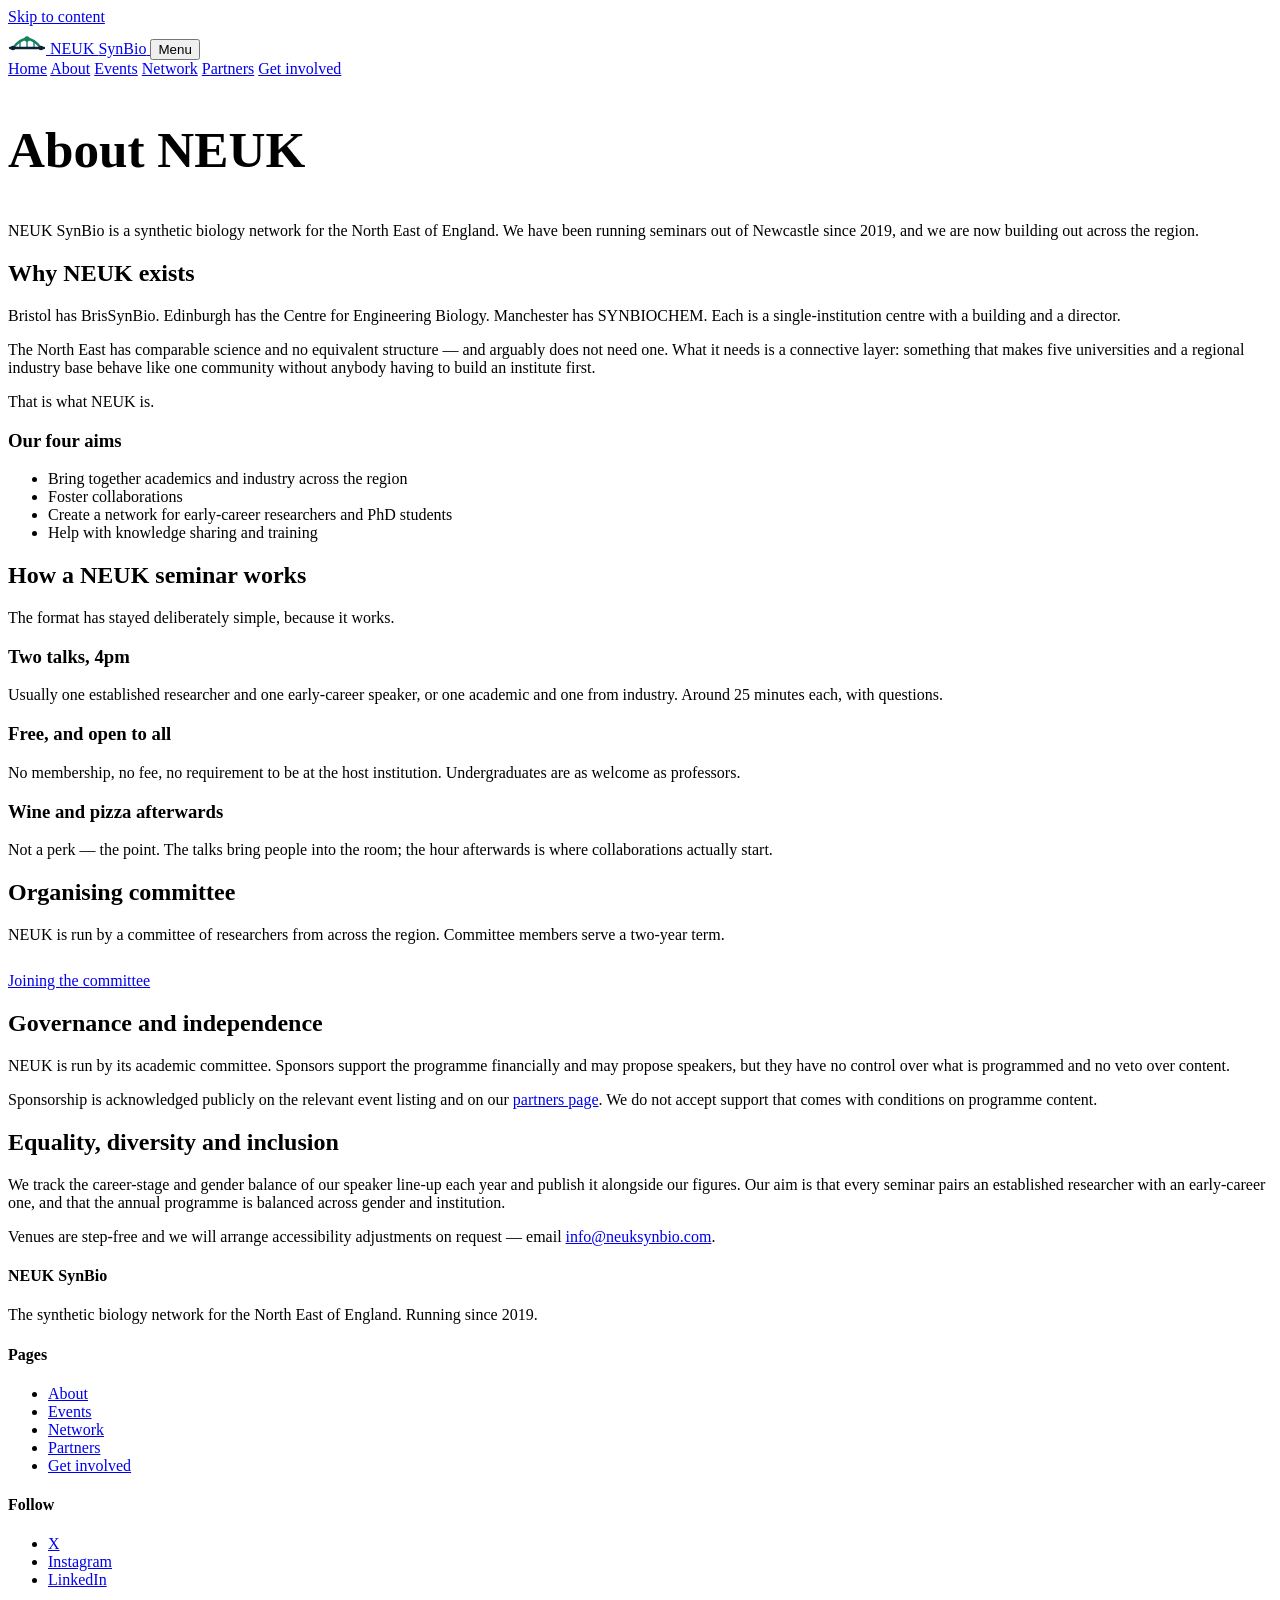
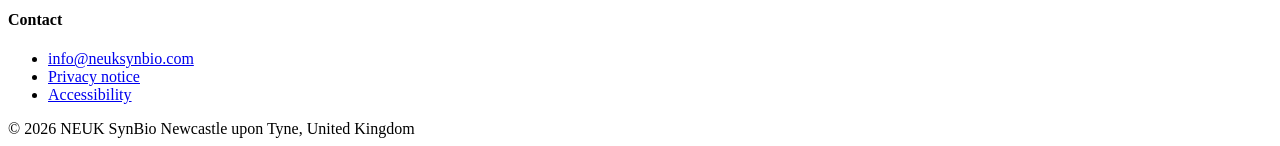
==== about.html @ 9b083d4d "Add files via upload" ====
<!DOCTYPE html>
<html lang="en-GB">
<head>
<meta charset="utf-8">
<meta name="viewport" content="width=device-width, initial-scale=1">
<title>About &mdash; NEUK SynBio</title>
<meta name="description" content="What NEUK SynBio is, how our seminars work, who runs the network, and our position on sponsorship and independence.">
<meta property="og:title" content="About &mdash; NEUK SynBio">
<meta property="og:description" content="What NEUK SynBio is, how our seminars work, who runs the network, and our position on sponsorship and independence.">
<meta property="og:type" content="website">
<meta property="og:locale" content="en_GB">
<link rel="preconnect" href="https://fonts.googleapis.com">
<link rel="preconnect" href="https://fonts.gstatic.com" crossorigin>
<link href="https://fonts.googleapis.com/css2?family=IBM+Plex+Sans:wght@400;500;600&family=Space+Grotesk:wght@500;600;700&display=swap" rel="stylesheet">
<link rel="icon" href="assets/img/favicon.svg" type="image/svg+xml">
<link rel="stylesheet" href="assets/css/styles.css">
</head>

<body>
<a class="skip" href="#main">Skip to content</a>
<header class="site-header">
  <div class="wrap">
    <a class="brand" href="index.html">
      <svg width="38" height="28" viewBox="0 0 38 28" aria-hidden="true" focusable="false">
        <path d="M5 22 Q19 4 33 22" fill="none" stroke="#148457" stroke-width="2.3" stroke-linecap="round"/>
        <path d="M12 15.3V22M19 13.2V22M26 15.3V22" stroke="#0B7E96" stroke-width="1.4"/>
        <path d="M2 22H36" stroke="#0E2033" stroke-width="2.3" stroke-linecap="round"/>
        <circle cx="19" cy="13" r="2.7" fill="#148457"/>
        <circle cx="5" cy="22" r="2.3" fill="#0E2033"/>
        <circle cx="33" cy="22" r="2.3" fill="#0E2033"/>
      </svg>
      NEUK <span>SynBio</span>
    </a>
    <button class="nav-toggle" aria-expanded="false" aria-controls="primary-nav">Menu</button>
    <nav class="nav" id="primary-nav" aria-label="Main">
      <a href="index.html">Home</a>
      <a href="about.html" aria-current="page">About</a>
      <a href="events.html">Events</a>
      <a href="network.html">Network</a>
      <a href="partners.html">Partners</a>
      <a class="btn btn-primary" href="get-involved.html">Get involved</a>
    </nav>
  </div>
</header>

<main id="main">

  <section class="tight">
    <div class="wrap">
      <div class="section-head">
        <h1 style="font-size:clamp(2rem,4.5vw,3.2rem)">About NEUK</h1>
        <p>
          NEUK SynBio is a synthetic biology network for the North East of England.
          We have been running seminars out of Newcastle since 2019, and we are now
          building out across the region.
        </p>
      </div>
    </div>
  </section>

  <section class="band-surface">
    <div class="wrap split">
      <div>
        <h2>Why NEUK exists</h2>
        <p>
          Bristol has BrisSynBio. Edinburgh has the Centre for Engineering Biology.
          Manchester has SYNBIOCHEM. Each is a single-institution centre with a building
          and a director.
        </p>
        <p>
          The North East has comparable science and no equivalent structure &mdash; and
          arguably does not need one. What it needs is a connective layer: something
          that makes five universities and a regional industry base behave like one
          community without anybody having to build an institute first.
        </p>
        <p>That is what NEUK is.</p>
      </div>
      <div>
        <h3>Our four aims</h3>
        <ul class="checklist">
          <li>Bring together academics and industry across the region</li>
          <li>Foster collaborations</li>
          <li>Create a network for early-career researchers and PhD students</li>
          <li>Help with knowledge sharing and training</li>
        </ul>
      </div>
    </div>
  </section>

  <section>
    <div class="wrap">
      <div class="section-head">
        <h2>How a NEUK seminar works</h2>
        <p>The format has stayed deliberately simple, because it works.</p>
      </div>
      <div class="strands">
        <div class="strand">
          <h3>Two talks, 4pm</h3>
          <p>
            Usually one established researcher and one early-career speaker, or one
            academic and one from industry. Around 25 minutes each, with questions.
          </p>
        </div>
        <div class="strand">
          <h3>Free, and open to all</h3>
          <p>
            No membership, no fee, no requirement to be at the host institution.
            Undergraduates are as welcome as professors.
          </p>
        </div>
        <div class="strand">
          <h3>Wine and pizza afterwards</h3>
          <p>
            Not a perk &mdash; the point. The talks bring people into the room; the hour
            afterwards is where collaborations actually start.
          </p>
        </div>
      </div>
    </div>
  </section>

  <section class="band-surface" id="team-section">
    <div class="wrap">
      <div class="section-head">
        <h2>Organising committee</h2>
        <p>
          NEUK is run by a committee of researchers from across the region. Committee
          members serve a two-year term.
        </p>
      </div>
      <div class="card-grid" id="team"></div>
      <p style="margin-top:1.75rem">
        <a href="get-involved.html#committee">Joining the committee</a>
      </p>
    </div>
  </section>

  <section>
    <div class="wrap split">
      <div>
        <h2>Governance and independence</h2>
        <p>
          NEUK is run by its academic committee. Sponsors support the programme
          financially and may propose speakers, but they have no control over what is
          programmed and no veto over content.
        </p>
        <p>
          Sponsorship is acknowledged publicly on the relevant event listing and on our
          <a href="partners.html">partners page</a>. We do not accept support that comes
          with conditions on programme content.
        </p>
      </div>
      <div>
        <h2>Equality, diversity and inclusion</h2>
        <p>
          We track the career-stage and gender balance of our speaker line-up each year
          and publish it alongside our figures. Our aim is that every seminar pairs an
          established researcher with an early-career one, and that the annual programme
          is balanced across gender and institution.
        </p>
        <p>
          Venues are step-free and we will arrange accessibility adjustments on request &mdash;
          email <a href="mailto:info@neuksynbio.com">info@neuksynbio.com</a>.
        </p>
      </div>
    </div>
  </section>
</main>

<footer class="site-footer">
  <div class="wrap">
    <div class="footer-grid">
      <div>
        <h4>NEUK SynBio</h4>
        <p style="margin:0">The synthetic biology network for the North East of England. Running since 2019.</p>
      </div>
      <div>
        <h4>Pages</h4>
        <ul>
          <li><a href="about.html">About</a></li>
          <li><a href="events.html">Events</a></li>
          <li><a href="network.html">Network</a></li>
          <li><a href="partners.html">Partners</a></li>
          <li><a href="get-involved.html">Get involved</a></li>
        </ul>
      </div>
      <div>
        <h4>Follow</h4>
        <ul>
          <li><a data-social="twitter" href="https://x.com/neuk_synbio" rel="noopener">X</a></li>
          <li><a data-social="instagram" href="https://www.instagram.com/neuksynbio/" rel="noopener">Instagram</a></li>
          <li><a data-social="linkedin" href="#" rel="noopener">LinkedIn</a></li>
        </ul>
      </div>
      <div>
        <h4>Contact</h4>
        <ul>
          <li><a href="mailto:info@neuksynbio.com">info@neuksynbio.com</a></li>
          <li><a href="privacy.html">Privacy notice</a></li>
          <li><a href="accessibility.html">Accessibility</a></li>
        </ul>
      </div>
    </div>
    <div class="footer-bottom">
      <span>&copy; <span id="year">2026</span> NEUK SynBio</span>
      <span>Newcastle upon Tyne, United Kingdom</span>
    </div>
  </div>
</footer>

<script src="assets/js/data.js"></script>
<script src="assets/js/site.js"></script>
</body>
</html>
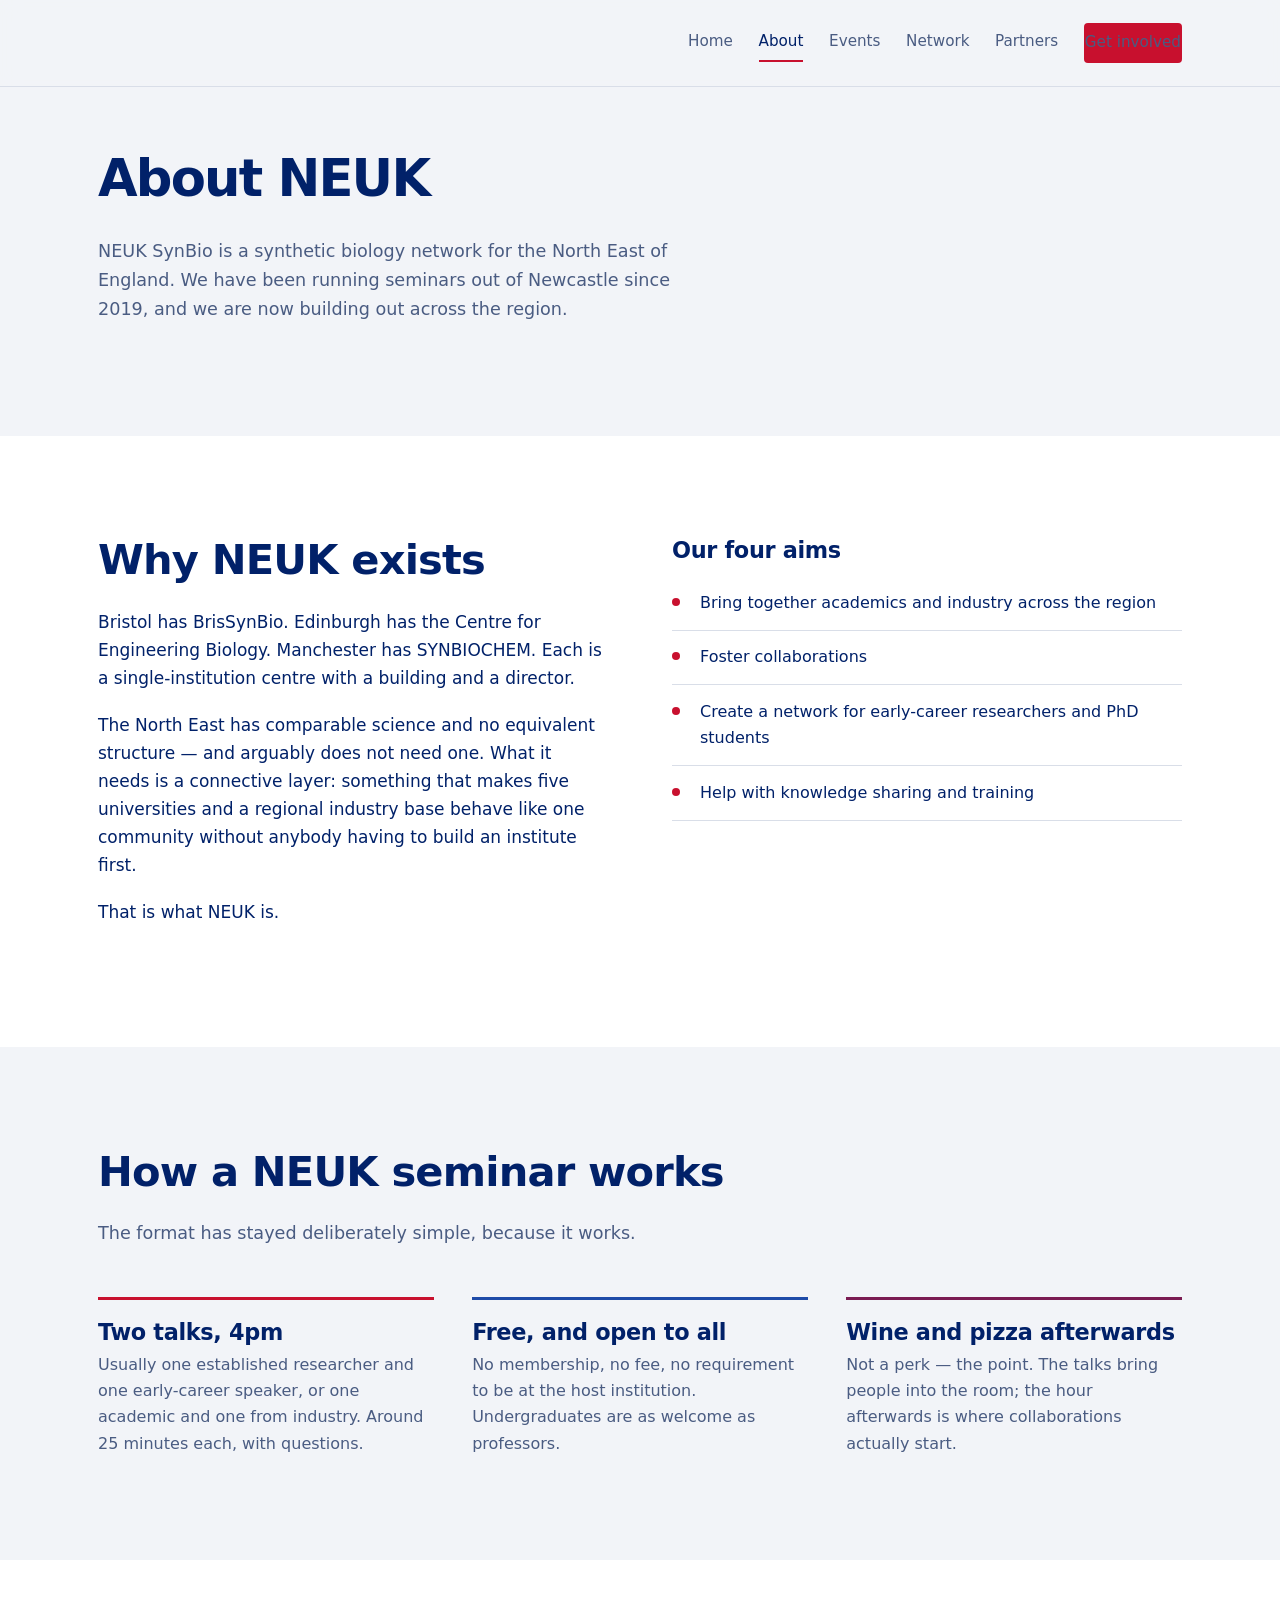
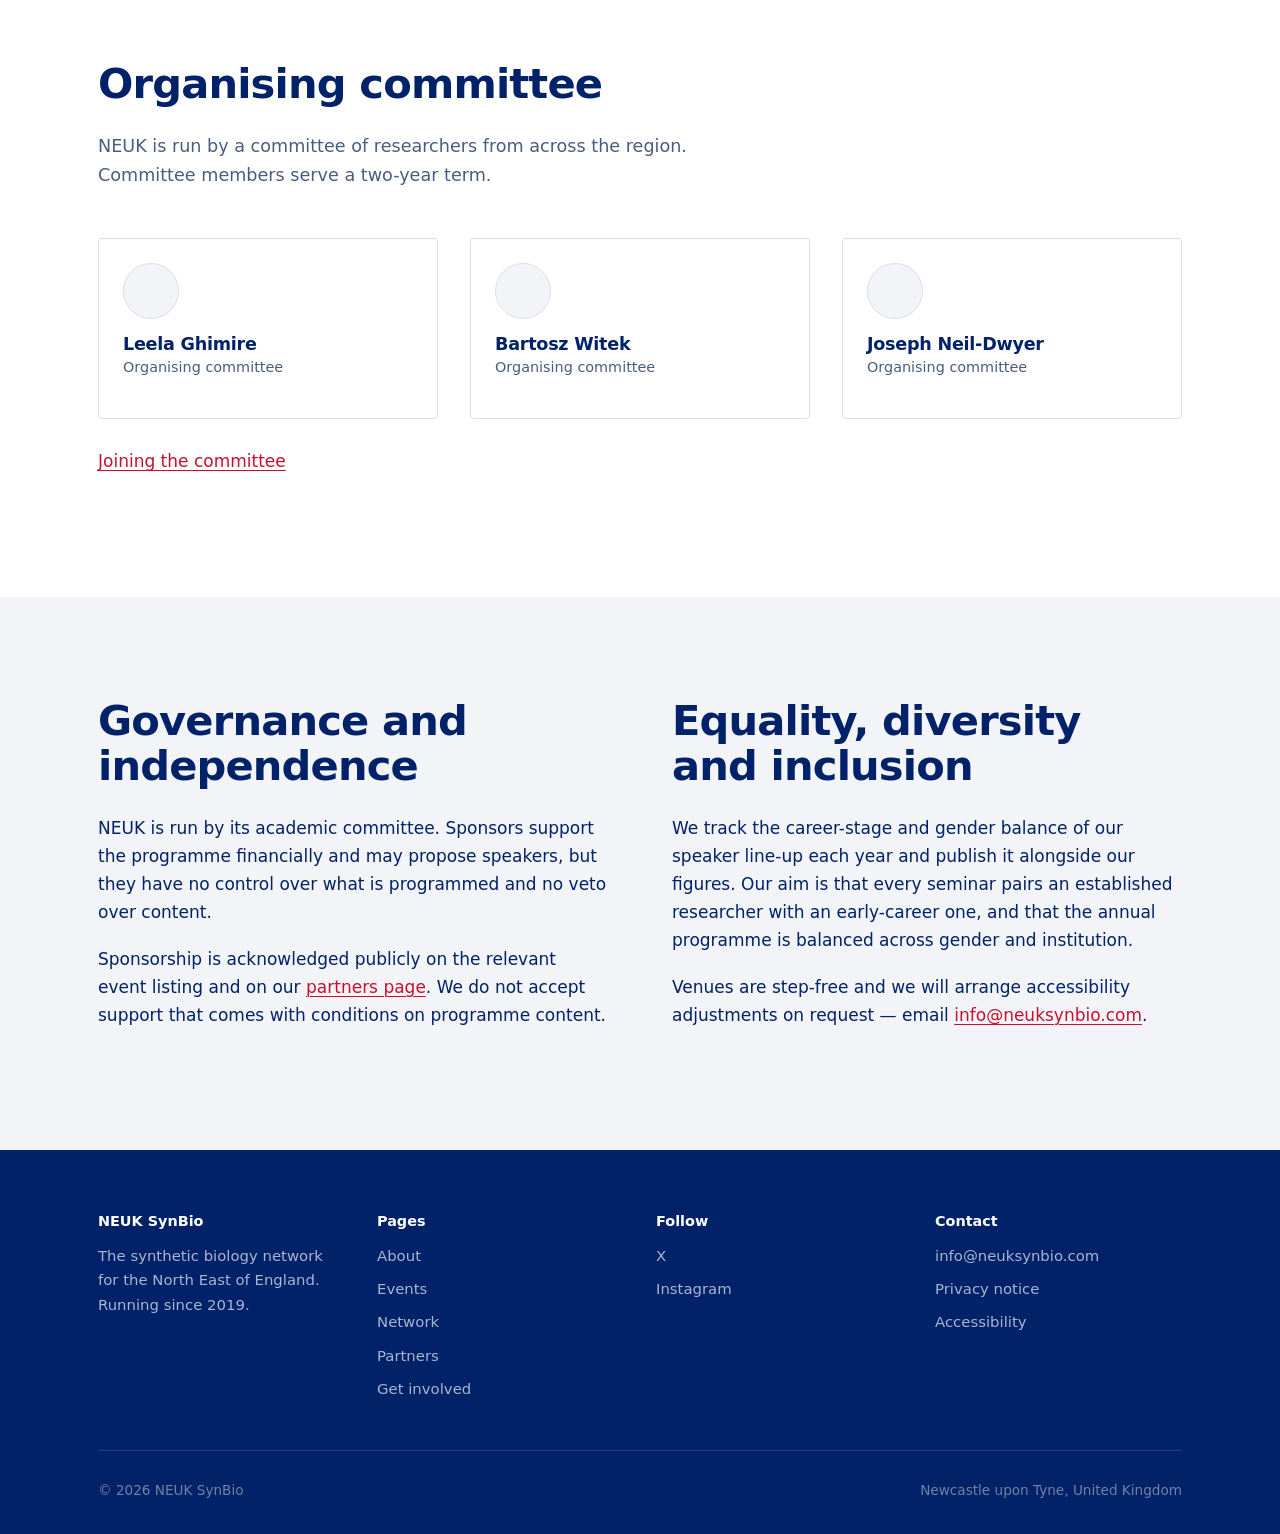
==== commit e21b8639: "Update about.html" ====
--- a/about.html
+++ b/about.html
@@ -20,16 +20,8 @@
 <a class="skip" href="#main">Skip to content</a>
 <header class="site-header">
   <div class="wrap">
-    <a class="brand" href="index.html">
-      <svg width="38" height="28" viewBox="0 0 38 28" aria-hidden="true" focusable="false">
-        <path d="M5 22 Q19 4 33 22" fill="none" stroke="#148457" stroke-width="2.3" stroke-linecap="round"/>
-        <path d="M12 15.3V22M19 13.2V22M26 15.3V22" stroke="#0B7E96" stroke-width="1.4"/>
-        <path d="M2 22H36" stroke="#0E2033" stroke-width="2.3" stroke-linecap="round"/>
-        <circle cx="19" cy="13" r="2.7" fill="#148457"/>
-        <circle cx="5" cy="22" r="2.3" fill="#0E2033"/>
-        <circle cx="33" cy="22" r="2.3" fill="#0E2033"/>
-      </svg>
-      NEUK <span>SynBio</span>
+        <a class="brand" href="index.html">
+      <img src="assets/img/NEUK_logo.svg" alt="NEUK SynBio network" class="brand-logo">
     </a>
     <button class="nav-toggle" aria-expanded="false" aria-controls="primary-nav">Menu</button>
     <nav class="nav" id="primary-nav" aria-label="Main">
--- a/assets/css/styles.css
+++ b/assets/css/styles.css
@@ -0,0 +1,639 @@
+/* ============================================================
+   NEUK SynBio — stylesheet
+   Edit colours and fonts in the :root block below.
+   Each thing is defined in exactly one place.
+   ============================================================ */
+
+:root {
+  /* --- Colour ---------------------------------------------- */
+  /* Taken from the NEUK logo: navy #012169 to red #C8102E.     */
+  --ink:        #012169;   /* logo navy — text, dark sections     */
+  --ink-2:      #4A5C82;   /* secondary text                      */
+  --ink-3:      #5F6B88;   /* muted text, captions                */
+  --paper:      #F2F4F8;   /* page background                     */
+  --surface:    #FFFFFF;   /* cards, panels                       */
+  --line:       #D9DEE8;   /* hairlines, borders                  */
+
+  --brand:       #C8102E;  /* logo red — links, buttons, nodes    */
+  --brand-light: #FF7A8F;  /* lighter red, for navy backgrounds   */
+  --accent:      #1E4BA8;  /* mid blue — "next event", map edges  */
+  --deep:        #7A1B52;  /* the plum where the gradient crosses */
+
+  --focus:       #1E4BA8;
+
+  /* --- Type ------------------------------------------------ */
+  --display: 'Space Grotesk', 'Segoe UI', system-ui, sans-serif;
+  --body:    'IBM Plex Sans', system-ui, -apple-system, sans-serif;
+
+  /* --- Layout ---------------------------------------------- */
+  --wrap: 1180px;
+  --gutter: clamp(1.25rem, 4vw, 3rem);
+  --radius: 4px;
+}
+
+/* ============================================================
+   Base
+   ============================================================ */
+
+*, *::before, *::after { box-sizing: border-box; }
+
+html { scroll-behavior: smooth; }
+@media (prefers-reduced-motion: reduce) {
+  html { scroll-behavior: auto; }
+  *, *::before, *::after {
+    animation-duration: .01ms !important;
+    animation-iteration-count: 1 !important;
+    transition-duration: .01ms !important;
+  }
+}
+
+body {
+  margin: 0;
+  background: var(--paper);
+  color: var(--ink);
+  font-family: var(--body);
+  font-size: 1.0625rem;
+  line-height: 1.65;
+  -webkit-font-smoothing: antialiased;
+}
+
+h1, h2, h3, h4 {
+  font-family: var(--display);
+  font-weight: 600;
+  line-height: 1.08;
+  letter-spacing: -0.02em;
+  margin: 0 0 .6em;
+  text-wrap: balance;
+}
+
+h1 { font-size: clamp(2.4rem, 5.6vw, 4.1rem); letter-spacing: -0.035em; }
+h2 { font-size: clamp(1.75rem, 3.4vw, 2.6rem); }
+h3 { font-size: clamp(1.15rem, 1.9vw, 1.4rem); letter-spacing: -0.015em; }
+
+p { margin: 0 0 1.1em; max-width: 68ch; }
+
+a { color: var(--brand); text-decoration-thickness: 1px; text-underline-offset: 3px; }
+a:hover { color: var(--ink); }
+
+:focus-visible {
+  outline: 3px solid var(--focus);
+  outline-offset: 3px;
+  border-radius: 2px;
+}
+
+img, svg { max-width: 100%; }
+
+.wrap {
+  width: 100%;
+  max-width: var(--wrap);
+  margin-inline: auto;
+  padding-inline: var(--gutter);
+}
+
+.skip {
+  position: absolute; left: -9999px;
+  background: var(--ink); color: #fff;
+  padding: .75rem 1.25rem; z-index: 200;
+}
+.skip:focus { left: 1rem; top: 1rem; }
+
+/* ============================================================
+   Header
+   ------------------------------------------------------------
+   Logo size: the 52px on .brand svg
+   ============================================================ */
+
+.site-header {
+  position: sticky; top: 0; z-index: 100;
+  background: rgba(242, 244, 248, .88);
+  backdrop-filter: blur(10px);
+  border-bottom: 1px solid var(--line);
+}
+
+.site-header .wrap {
+  display: flex; align-items: center; gap: 2rem;
+  min-height: 86px;
+}
+
+.brand {
+  display: inline-flex; align-items: center; gap: .85rem;
+  text-decoration: none; color: var(--ink);
+  font-family: var(--display); font-weight: 700;
+  font-size: 1.35rem; letter-spacing: -0.02em;
+  margin-right: auto;
+}
+.brand svg { width: 52px; height: auto; }
+.brand span { font-weight: 400; color: var(--ink-2); }
+.brand:hover { color: var(--ink); }
+
+.nav { display: flex; align-items: center; gap: 1.6rem; }
+.nav a {
+  color: var(--ink-2); text-decoration: none;
+  font-size: .95rem; font-weight: 500;
+  padding: .35rem 0;
+  border-bottom: 2px solid transparent;
+}
+.nav a:hover, .nav a[aria-current="page"] {
+  color: var(--ink); border-bottom-color: var(--brand);
+}
+
+.nav-toggle {
+  display: none;
+  background: none; border: 1px solid var(--line);
+  border-radius: var(--radius);
+  padding: .5rem .7rem; cursor: pointer;
+  font: inherit; font-size: .9rem; color: var(--ink);
+}
+
+@media (max-width: 860px) {
+  .nav-toggle { display: block; }
+  .nav {
+    display: none;
+    position: absolute; inset: 86px 0 auto 0;
+    flex-direction: column; align-items: stretch; gap: 0;
+    background: var(--surface);
+    border-bottom: 1px solid var(--line);
+    padding: .5rem var(--gutter) 1.25rem;
+  }
+  .nav.open { display: flex; }
+  .nav a { padding: .85rem 0; border-bottom: 1px solid var(--line); }
+  .nav .btn { margin-top: .9rem; text-align: center; border-bottom: none; }
+}
+
+/* ============================================================
+   Buttons
+   ============================================================ */
+
+.btn {
+  display: inline-block;
+  font-family: var(--body); font-weight: 600; font-size: .97rem;
+  padding: .78rem 1.5rem;
+  border-radius: var(--radius);
+  border: 1.5px solid transparent;
+  text-decoration: none;
+  cursor: pointer;
+  transition: background-color .15s, color .15s, border-color .15s;
+}
+button.btn { line-height: inherit; }
+.btn-primary { background: var(--brand); color: #fff; }
+.btn-primary:hover { background: #A00D25; color: #fff; }
+.btn-secondary { background: transparent; color: var(--ink); border-color: var(--ink); }
+.btn-secondary:hover { background: var(--ink); color: var(--paper); }
+.btn-onDark { background: transparent; color: var(--paper); border-color: rgba(255,255,255,.45); }
+.btn-onDark:hover { background: var(--paper); color: var(--ink); }
+
+/* ============================================================
+   Section rhythm
+   ============================================================ */
+
+section { padding-block: clamp(3.5rem, 8vw, 6.5rem); }
+section.tight { padding-block: clamp(2.5rem, 5vw, 4rem); }
+
+.band-ink { background: var(--ink); color: var(--paper); }
+.band-ink h2, .band-ink h3 { color: #fff; }
+.band-ink p { color: #C3CCE0; }
+.band-ink a { color: var(--brand-light); }
+
+.band-surface { background: var(--surface); }
+
+.section-head { max-width: 58ch; margin-bottom: clamp(2rem, 4vw, 3rem); }
+.section-head p { color: var(--ink-2); font-size: 1.1rem; }
+.band-ink .section-head p { color: #AAB6D2; }
+
+.rule { height: 1px; background: var(--line); border: 0; margin: 0; }
+
+/* ============================================================
+   Hero
+   ------------------------------------------------------------
+   Map size: the two fr values on .hero-grid, and the 118% on
+   .hero-figure which lets it overhang its column.
+   ============================================================ */
+
+.hero { padding-block: clamp(3rem, 7vw, 5.5rem) clamp(2rem, 4vw, 3rem); }
+
+.hero-grid {
+  display: grid;
+  grid-template-columns: minmax(0, 0.9fr) minmax(0, 1.1fr);
+  gap: clamp(2rem, 5vw, 4.5rem);
+  align-items: center;
+}
+
+.hero h1 { margin-bottom: .45em; }
+
+.hero-lede {
+  font-size: clamp(1.1rem, 1.6vw, 1.28rem);
+  color: var(--ink-2);
+  max-width: 46ch;
+}
+
+.hero-actions { display: flex; flex-wrap: wrap; gap: .85rem; margin-top: 2rem; }
+
+.hero-figure { position: relative; }
+.hero-figure figcaption {
+  font-size: .85rem; color: var(--ink-3);
+  margin-top: .75rem; max-width: 34ch;
+}
+
+@media (min-width: 901px) {
+  .hero-figure { width: 118%; margin-left: -9%; }
+}
+@media (max-width: 900px) {
+  .hero-grid { grid-template-columns: 1fr; }
+  .hero-figure { max-width: 520px; }
+}
+
+/* ============================================================
+   Map
+   ------------------------------------------------------------
+   Label size: the 16px on .map-label (21px on small screens)
+   ============================================================ */
+
+.map-land { fill: rgba(120, 190, 205, .06); stroke: none; }
+
+/* the coast is a real edge, so it is solid */
+.map-coast {
+  fill: none; stroke: var(--ink-3); stroke-width: 1.2;
+  opacity: .6; stroke-linejoin: round; stroke-linecap: round;
+}
+/* the inland border is administrative, so it is dashed */
+.map-inland {
+  fill: none; stroke: var(--ink-3); stroke-width: 1;
+  opacity: .35; stroke-dasharray: 3 4; stroke-linejoin: round;
+}
+.map-leaders path {
+  fill: none; stroke: var(--ink-3); stroke-width: .8; opacity: .3;
+}
+
+.map-edge {
+  stroke: var(--accent); stroke-width: 1.1; fill: none; opacity: .38;
+  stroke-dasharray: 400; stroke-dashoffset: 400;
+  animation: draw 1.5s ease-out forwards;
+}
+.map-edge:nth-of-type(even) { animation-delay: .18s; }
+@keyframes draw { to { stroke-dashoffset: 0; } }
+@media (prefers-reduced-motion: reduce) {
+  .map-edge { stroke-dashoffset: 0; animation: none; }
+}
+
+.map-node-uni { fill: var(--brand); }
+.map-halo { fill: var(--brand); opacity: .13; }
+.map-label {
+  font-family: var(--body); font-size: 16px; font-weight: 600;
+  fill: var(--ink);
+}
+@media (max-width: 900px) {
+  .map-label { font-size: 21px; }
+}
+
+/* ============================================================
+   Next event strip
+   ------------------------------------------------------------
+   Text sizes and the poster thumbnail are all set here.
+   ============================================================ */
+
+.next-event {
+  background: var(--surface);
+  border: 1px solid var(--line);
+  border-left: 4px solid var(--accent);
+  border-radius: var(--radius);
+  padding: clamp(1.5rem, 3vw, 2rem);
+  display: grid;
+  grid-template-columns: auto 1fr auto;
+  gap: clamp(1.25rem, 3vw, 2.5rem);
+  align-items: center;
+}
+.next-poster {
+  width: 120px; height: auto;
+  border-radius: var(--radius);
+  border: 1px solid var(--line);
+  align-self: center;
+}
+.next-event .when {
+  text-align: center; min-width: 76px;
+  border-right: 1px solid var(--line); padding-right: 1.5rem;
+}
+.next-event .when .d {
+  font-family: var(--display); font-size: 3rem; font-weight: 700;
+  line-height: 1; display: block; letter-spacing: -0.04em;
+}
+.next-event .when .m { font-size: 1rem; color: var(--ink-2); }
+.next-event h3 { font-size: 1.6rem; margin-bottom: .3rem; }
+.next-event .meta { color: var(--ink-2); font-size: 1.05rem; margin: 0; }
+.next-event .tag {
+  display: inline-block; font-size: .88rem; font-weight: 600;
+  color: var(--accent); margin-bottom: .5rem;
+}
+
+@media (max-width: 780px) {
+  .next-event { grid-template-columns: 1fr; }
+  .next-event .when {
+    text-align: left; border-right: none; padding-right: 0;
+    border-bottom: 1px solid var(--line); padding-bottom: .85rem;
+    display: flex; align-items: baseline; gap: .5rem;
+  }
+  .next-event .when .d { font-size: 2.2rem; }
+}
+
+/* ============================================================
+   Three strands
+   ============================================================ */
+
+.strands {
+  display: grid;
+  grid-template-columns: repeat(auto-fit, minmax(240px, 1fr));
+  gap: clamp(1.5rem, 3vw, 3rem);
+}
+.strand { border-top: 3px solid var(--brand); padding-top: 1.25rem; }
+.strand:nth-child(2) { border-top-color: var(--accent); }
+.strand:nth-child(3) { border-top-color: var(--deep); }
+.strand h3 { margin-bottom: .5rem; }
+.strand p { color: var(--ink-2); font-size: 1rem; margin-bottom: 0; }
+
+/* ============================================================
+   Institutions
+   ============================================================ */
+
+.institutions {
+  display: grid;
+  grid-template-columns: repeat(auto-fit, minmax(190px, 1fr));
+  gap: 1px;
+  background: var(--line);
+  border: 1px solid var(--line);
+  border-radius: var(--radius);
+  overflow: hidden;
+}
+.institution { background: var(--surface); padding: 1.5rem 1.4rem; }
+.institution strong { display: block; font-family: var(--display); font-size: 1.02rem; }
+.institution span { font-size: .88rem; color: var(--ink-3); }
+
+/* ============================================================
+   Speaker and committee cards
+   ============================================================ */
+
+.card-grid {
+  display: grid;
+  grid-template-columns: repeat(auto-fill, minmax(260px, 1fr));
+  gap: clamp(1.25rem, 2.5vw, 2rem);
+}
+
+.speaker-card {
+  background: var(--surface);
+  border: 1px solid var(--line);
+  border-radius: var(--radius);
+  padding: 1.5rem;
+  display: flex; flex-direction: column;
+}
+.speaker-card .pic {
+  width: 56px; height: 56px; border-radius: 50%;
+  background: var(--paper); border: 1px solid var(--line);
+  object-fit: cover; margin-bottom: 1rem;
+}
+.speaker-card h3 { font-size: 1.1rem; margin-bottom: .15rem; }
+.speaker-card .role { font-size: .9rem; color: var(--ink-2); margin: 0 0 .9rem; }
+.speaker-card .talk {
+  font-size: .95rem; color: var(--ink); margin: 0 0 .9rem;
+  padding-left: .9rem; border-left: 2px solid var(--brand);
+}
+.speaker-card .date { font-size: .85rem; color: var(--ink-3); margin: auto 0 0; }
+
+/* ============================================================
+   Event list
+   ============================================================ */
+
+.event-list { list-style: none; margin: 0; padding: 0; }
+.event-row {
+  display: grid;
+  grid-template-columns: 130px 1fr auto;
+  gap: 1.5rem; align-items: baseline;
+  padding: 1.35rem 0;
+  border-bottom: 1px solid var(--line);
+}
+.event-row:first-child { border-top: 1px solid var(--line); }
+.event-row .e-date { color: var(--ink-2); font-size: .95rem; font-variant-numeric: tabular-nums; }
+.event-row h3 { font-size: 1.1rem; margin-bottom: .25rem; }
+.event-row h3 a { color: inherit; text-decoration: none; }
+.event-row h3 a:hover { color: var(--brand); text-decoration: underline; }
+.event-row .e-meta { font-size: .92rem; color: var(--ink-3); margin: 0; }
+.event-more {
+  font-size: .92rem; font-weight: 600;
+  color: var(--brand); text-decoration: none;
+  white-space: nowrap;
+}
+.event-more:hover { text-decoration: underline; }
+@media (max-width: 700px) {
+  .event-row { grid-template-columns: 1fr; gap: .4rem; }
+}
+
+/* ============================================================
+   Single event page
+   ============================================================ */
+
+.lede-speaker {
+  font-size: 1.1rem; font-weight: 600;
+  color: var(--ink); margin: 0 0 .35rem;
+}
+.detail-summary {
+  font-size: 1.1rem; color: var(--ink-2);
+  margin-top: 1.5rem; max-width: 62ch;
+}
+.event-poster {
+  display: block;
+  width: 100%; max-width: 420px; height: auto;
+  margin: 2rem 0 .5rem;
+  border: 1px solid var(--line);
+  border-radius: var(--radius);
+}
+
+.resource-grid {
+  display: grid;
+  grid-template-columns: repeat(auto-fit, minmax(230px, 1fr));
+  gap: 1rem;
+  margin: 2rem 0;
+}
+.resource {
+  display: block;
+  background: var(--surface);
+  border: 1px solid var(--line);
+  border-left: 3px solid var(--brand);
+  padding: 1rem 1.25rem;
+  text-decoration: none;
+}
+.resource:hover { border-left-color: var(--accent); }
+.resource strong { display: block; color: var(--ink); font-size: 1rem; }
+.resource span { font-size: .88rem; color: var(--ink-3); }
+
+/* ============================================================
+   Numbers for funders
+   ============================================================ */
+
+.figures {
+  display: grid;
+  grid-template-columns: repeat(auto-fit, minmax(160px, 1fr));
+  gap: clamp(1.5rem, 4vw, 3rem);
+}
+.figure .n {
+  font-family: var(--display); font-weight: 700;
+  font-size: clamp(2.6rem, 5vw, 3.6rem);
+  line-height: 1; letter-spacing: -0.04em;
+  color: var(--brand-light);
+  font-variant-numeric: tabular-nums;
+  display: block;
+}
+.figure p { font-size: .95rem; margin: .6rem 0 0; max-width: 24ch; }
+
+/* ============================================================
+   Split panel
+   ============================================================ */
+
+.split {
+  display: grid;
+  grid-template-columns: repeat(auto-fit, minmax(300px, 1fr));
+  gap: clamp(2rem, 5vw, 4rem);
+  align-items: start;
+}
+.checklist { list-style: none; margin: 0; padding: 0; }
+.checklist li {
+  padding: .85rem 0 .85rem 1.75rem;
+  border-bottom: 1px solid var(--line);
+  position: relative;
+  font-size: 1rem;
+}
+.checklist li::before {
+  content: ''; position: absolute; left: 0; top: 1.35rem;
+  width: 8px; height: 8px; border-radius: 50%;
+  background: var(--brand);
+}
+.band-ink .checklist li { border-bottom-color: rgba(255,255,255,.14); color: #D5DCEB; }
+.band-ink .checklist li::before { background: var(--brand-light); }
+
+/* ============================================================
+   Partner logo wall
+   ============================================================ */
+
+.logo-wall {
+  display: grid;
+  grid-template-columns: repeat(auto-fit, minmax(150px, 1fr));
+  gap: 1px; background: var(--line);
+  border: 1px solid var(--line);
+}
+.logo-cell {
+  background: var(--surface);
+  min-height: 96px;
+  display: grid; place-items: center;
+  padding: 1.25rem;
+  text-align: center;
+}
+.logo-cell img { max-height: 46px; width: auto; }
+.logo-cell span { font-size: .9rem; color: var(--ink-3); font-weight: 500; }
+
+.tier-label {
+  font-size: .95rem; font-weight: 600; color: var(--ink-2);
+  margin: 2.5rem 0 1rem;
+}
+.tier-label:first-of-type { margin-top: 0; }
+
+/* ============================================================
+   Forms
+   ============================================================ */
+
+.signup {
+  display: flex; flex-wrap: wrap; gap: .75rem;
+  margin-top: 1.5rem; max-width: 520px;
+}
+.signup input[type="email"] {
+  flex: 1 1 260px;
+  font: inherit; font-size: 1rem;
+  padding: .78rem 1rem;
+  border: 1.5px solid var(--line);
+  border-radius: var(--radius);
+  background: var(--surface); color: var(--ink);
+}
+.signup input::placeholder { color: var(--ink-3); }
+.band-ink .signup input[type="email"] {
+  background: rgba(255,255,255,.06); border-color: rgba(255,255,255,.25); color: #fff;
+}
+.band-ink .signup input::placeholder { color: #93A0BD; }
+
+.field { margin-bottom: 1.15rem; }
+.field label {
+  display: block; font-size: .93rem; font-weight: 600;
+  margin-bottom: .4rem; color: var(--ink);
+}
+.field input, .field select, .field textarea {
+  width: 100%;
+  font: inherit; font-size: 1rem;
+  padding: .7rem .85rem;
+  border: 1.5px solid var(--line);
+  border-radius: var(--radius);
+  background: var(--surface); color: var(--ink);
+}
+.field textarea { resize: vertical; min-height: 130px; }
+.field-pair {
+  display: grid; grid-template-columns: repeat(auto-fit, minmax(200px, 1fr));
+  gap: 1.15rem;
+}
+
+.form-note { font-size: .85rem; color: var(--ink-3); margin-top: .9rem; }
+.band-ink .form-note { color: #93A0BD; }
+.form-done {
+  border-left: 3px solid var(--brand);
+  padding: 1rem 1.25rem;
+  background: var(--surface);
+  margin: 0;
+}
+.form-error { color: #A32D2D; font-size: .92rem; margin-top: .9rem; }
+
+/* ============================================================
+   Luma calendar embed
+   ============================================================ */
+
+.luma-embed {
+  width: 100%;
+  min-height: 560px;
+  border: 1px solid var(--line);
+  border-radius: var(--radius);
+  background: var(--surface);
+}
+
+/* ============================================================
+   Footer
+   ============================================================ */
+
+.site-footer {
+  background: var(--ink); color: #A9B6D0;
+  padding-block: clamp(2.5rem, 5vw, 4rem) 2rem;
+  font-size: .93rem;
+}
+.footer-grid {
+  display: grid;
+  grid-template-columns: repeat(auto-fit, minmax(180px, 1fr));
+  gap: 2rem;
+  padding-bottom: 2.5rem;
+  border-bottom: 1px solid rgba(255,255,255,.14);
+}
+.site-footer h4 {
+  font-size: .9rem; color: #fff; margin-bottom: .9rem;
+  font-family: var(--body); font-weight: 600; letter-spacing: 0;
+}
+.site-footer ul { list-style: none; margin: 0; padding: 0; }
+.site-footer li { margin-bottom: .55rem; }
+.site-footer a { color: #A9B6D0; text-decoration: none; }
+.site-footer a:hover { color: #fff; text-decoration: underline; }
+.footer-bottom {
+  padding-top: 1.75rem;
+  display: flex; flex-wrap: wrap; gap: 1rem 2rem;
+  justify-content: space-between;
+  font-size: .85rem; color: #7382A3;
+}
+
+/* ============================================================
+   Utilities
+   ============================================================ */
+
+.visually-hidden {
+  position: absolute; width: 1px; height: 1px;
+  margin: -1px; padding: 0; overflow: hidden;
+  clip: rect(0 0 0 0); white-space: nowrap; border: 0;
+}
+.mt-0 { margin-top: 0; }
+.mb-0 { margin-bottom: 0; }
